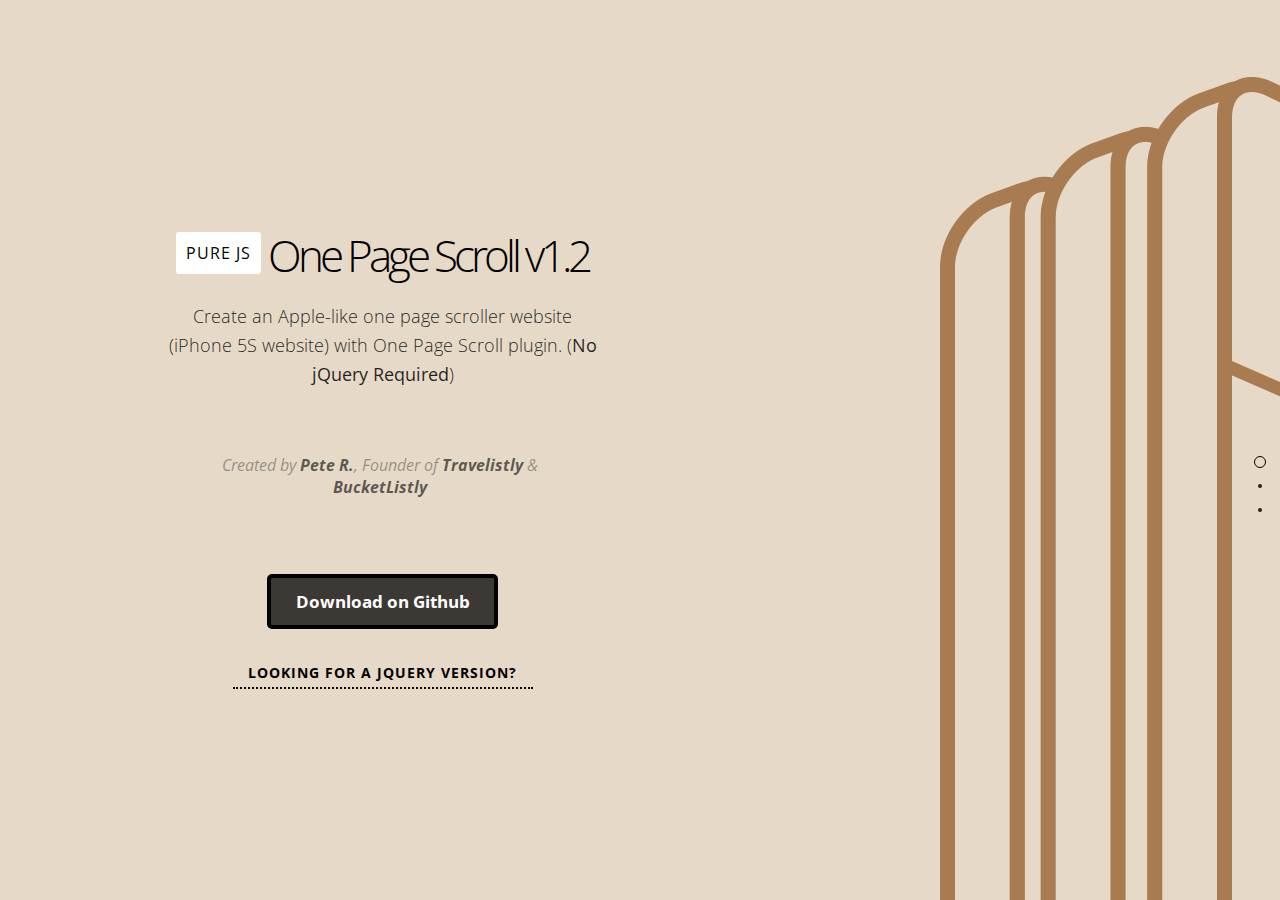
==== index.html @ 79281f75 "Rename purejs_onepage_scroll_demo.html to index.html" ====
<!doctype html>
<html>
<head>
	<meta charset="utf-8">
	<title>Alim Ul Gias</title>

	<link href='http://fonts.googleapis.com/css?family=Open+Sans:300,400,700' rel='stylesheet' type='text/css'>
	<link href='http://fonts.googleapis.com/css?family=Pacifico:400' rel='stylesheet' type='text/css'>
  <script type="text/javascript" src="onepagescroll.js"></script>
  <link href='onepage-scroll.css' rel='stylesheet' type='text/css'>
  <style>
    html {
      height: 100%;
    }
    body {
      background: #E2E4E7;
      padding: 0;
      text-align: center;
      font-family: 'open sans';
      position: relative;
      margin: 0;
      height: 100%;
      -webkit-font-smoothing: antialiased;
    }
    
    .wrapper {
    	height: 100% !important;
    	height: 100%;
    	margin: 0 auto; 
    	overflow: hidden;
    }
    
    a {
      text-decoration: none;
    }
    
    
    h1, h2 {
      width: 100%;
      float: left;
    }
    h1 {
      margin-top: 100px;
      color: #000;
      margin-bottom: 5px;
      font-size: 70px;
      letter-spacing: -4px;
      font-weight: 100;
    }
    h1 span {
      font-size: 26px;
      margin: 0 5px;
      text-transform: capitalize;
      background: rgba(0,0,0,0.85);
      display: inline-block;
      color: #6D461D;
      border-radius: 5px 5px;
      -webkit-border-radius: 5px 5px;
      -moz-border-radius: 5px 5px;
      text-shadow: 0 2px 8px rgba(0, 0, 0, 0.75);
      padding: 3px 10px;
    }
    h2 {
      color: #6D461D;
      font-weight: 100;
      margin-top: 0;
      margin-bottom: 10px;
    }
    
    .pointer {
      color: #9b59b6;
      font-family: 'Pacifico', cursive;
      font-size: 30px;
      margin-top: 15px;
    }
    code {
      margin: 20px 1%;
      float: left;
      width: 48%;
      height: 105px;
      background: rgba(0,0,0,0.1);
      border: rgba(0,0,0,0.05) 5px solid;
      border-radius: 5px;
      padding:5px;
      color: white;
      text-align: center;
      font-size: 15px;
      margin-top: 25px;
      display: block;
      box-sizing: border-box;
      -webkit-box-sizing: border-box;
      -moz-box-sizing: border-box;
    }
    code.html {
      color: #7EC9E6;
    }
    code.js {
      color: #FFAD00;
    }

    .main {
      float: left;
      width: 100%;
      margin: 0 auto;
    }
    
    .main h1 {
      padding:150px 50px;
      float: left;
      width: 100%;
      font-size: 45px;
      box-sizing: border-box;
      -webkit-box-sizing: border-box;
      -moz-box-sizing: border-box;
      font-weight: 100;
      color: white;
      margin: 0;
    }
   
    .main h1.demo1 {
      background: #1ABC9C;
    }
    
    .reload.bell {
      font-size: 12px;
      padding: 20px;
      width: 45px;
      text-align: center;
      height: 47px;
      border-radius: 50px;
      -webkit-border-radius: 50px;
      -moz-border-radius: 50px;
    }
    
    .reload.bell #notification {
      font-size: 25px;
      line-height: 140%;
    }
    
    .reload, .btn{
      display: inline-block;
      border: 4px solid #A2261E;
      border-radius: 5px;
      -moz-border-radius: 5px;
      -webkit-border-radius: 5px;
      background: #CC3126;
      display: inline-block;
      line-height: 100%;
      padding: 0.7em;
      text-decoration: none;
      color: #fff;
      width: 100px;
      line-height: 140%;
      font-size: 17px;
      font-family: open sans;
      font-weight: bold;
    }
    .reload:hover{
      background: #444;
    }
    .btn {
      width: 200px;
      color: rgb(255, 255, 255);
      border: 4px solid rgb(0, 0, 0);
      background: rgba(3, 3, 3, 0.75);
    }
    .clear {
      width: auto;
    }
    .btn:hover, .btn:hover {
      background: #444;
    }
    .btns {
      width: 410px;
      margin: 50px auto;
    }
    .credit {
      text-align: center;
      color: rgba(0,0,0,0.5);
      padding: 10px;
      width: 410px;
      font-style: italic;
      opacity: 0.7;
      clear: both;
      margin-top: 45px;
      float: left;
    }
    .credit a {
      color: rgba(0,0,0,0.85);
      text-decoration: none;
      font-weight: bold;
      text-align: center;
    }
    
    .back {
      position: absolute;
      top: 0;
      left: 0;
      text-align: center;
      display: block;
      padding: 7px;
      width: 100%;
      box-sizing: border-box;
      -moz-box-sizing: border-box;
      -webkit-box-sizing: border-box;
      background: rgba(255, 255, 255, 0.25);
      font-weight: bold;
      font-size: 13px;
      color: #000;
      -webkit-transition: all 500ms ease-in-out;
      -moz-transition: all 500ms ease-in-out;
      -o-transition: all 500ms ease-in-out;
      transition: all 500ms ease-in-out;
    }
    .back:hover {
      color: black;
      background: rgba(255, 255, 255, 0.5);
    }
    
    header {
      position: relative;
      z-index: 10;
    }
    .main section .page_container {
      position: relative;
      top: 25%;
      margin: 0 auto 0;
      max-width: 950px;
      z-index: 3;
    }
    .main section  {
      overflow: hidden;
    }
    
    .main section > img {
      position: absolute;
      max-width: 100%;
      z-index: 1;
    }
    
    .main section.page1 {
      background:rgb(230, 217, 200);
    }
    .main section.page1 h1 {
      float: none;
      width: 435px;
      display: block;
      text-align: center;
      padding: 0;
      margin-bottom: 15px;
      font-size: 44px;
      color: black;
    }
    .main section.page1 h2 {
      font-size: 18px;
      display: block;
      color: rgba(0,0,0,0.85);
      text-align: center;
      width: 435px;
      line-height: 160%;
    }
    .main section .page_container .btns {
      clear: both;
      float: left;
      text-align: center;
      width: 435px;
    }
    .main section .page_container .btns a{
      text-align: center;
    }
    .main section.page2 {
      background: #555557 url(back-phone.png) no-repeat center -150px ;
    }
    .main section.page2 > img {
      position: absolute;
      top: -300px;
      left: 50%;
      margin-left: -1095px;
    }
    .main section.page2 .page_container {
      margin-top: 240px;
      overflow: hidden;
    }
    .main section.page2 h1 {
      text-align: center;
      padding: 0;
      margin-bottom: 15px;
      font-size: 50px;
      letter-spacing: -1px;
      color: white;
    }
    .main section.page2 h2 {
      color: rgba(255,255,255,0.85);
      text-align: center;
      line-height: 160%;
      font-weight: 100;
    }
    .viewing-page-2 .back{
      background: rgba(0, 0, 0, 0.25);
      color: #FFF;
      }
    .main section.page3 {
      background:url(tilted-phone.png) no-repeat 156px -150px ;
    }
    .main section.page3 .page_container {
      overflow: hidden;
      width: 500px;
      right: -285px;
    }
    .main section.page3 h1 {
      text-align: left;
      padding: 0;
      margin-bottom: 0;
      font-size: 70px;
      letter-spacing: -1px;
      color: black;
    }
    .main section.page3 h2 {
      color: rgba(0,0,0,0.85);
      text-align: left;
      line-height: 160%;
      font-weight: 100;
      font-size: 21px;
    }
    body.disabled-onepage-scroll .onepage-wrapper  section {
      min-height: 100%;
      height: auto;
    }
    
    body.disabled-onepage-scroll .main section .page_container, body.disabled-onepage-scroll .main section.page3 .page_container  {
      padding: 20px;
      margin-top: 150px;
      -webkit-box-sizing: border-box;
      -moz-box-sizing: border-box;
      box-sizing: border-box;
    }
    
    body.disabled-onepage-scroll  section .page_container h1{
      text-align: center;
      font-size: 50px;
      width: 100%;
    }
    body.disabled-onepage-scroll section .page_container h2, body.disabled-onepage-scroll section .page_container .credit, body.disabled-onepage-scroll section .page_container .btns{
      text-align: center;
      width: 100%;
    }
    
    body.disabled-onepage-scroll .main section.page1 > img {
      position: absolute;
      width: 80%;
      left: 10%;
    }
    
    body.disabled-onepage-scroll .main section > img {
      position: relative;
      max-width: 80%;
      bottom: 0;
    }
    body.disabled-onepage-scroll code {
      width: 95%;
      margin: 0 auto 25px;
      float: none;
      overflow: hidden;
    }
    
    body.disabled-onepage-scroll .main section.page3 .page_container {
      width: 90%;
      margin-left: auto;
      margin-right: auto;
      right: 0;
    }
    .main section.page1 h1 strong {
      text-transform: uppercase;
      letter-spacing: 1px;
      font-size: 16px;
      padding: 10px 10px;
      display: inline-block;
      line-height: 140%;
      background: #FFF;
      border-radius: 3px;
      position: relative;
      top: -13px;
      
    }
    
    .text-btn {
      display: block;
      color: #000;
      border-bottom: 2px dotted #000;
      max-width: 300px;
      margin: 30px auto 30px;
      line-height: 200%;
      font-weight: bold;
      text-transform: uppercase;
      letter-spacing: 1px;
      font-size: 14px;
    }
	</style>
</head>
<body>
    
    <div class="wrapper">	
	  <div class="main">
	    
      <section class="page1">
        <div class="page_container">
          <h1><strong>Pure JS</strong> One Page Scroll v1.2</h1>
          <h2>Create an Apple-like one page scroller website (iPhone 5S website) with One Page Scroll plugin. (<strong>No jQuery Required</strong>)</h2>
          <p class="credit">Created by <a href="http://www.thepetedesign.com">Pete R.</a>, Founder of <a href="http://www.Travelistly.com" target="_blank">Travelistly</a> &amp; <a href="http://www.bucketlistly.com" target="_blank">BucketListly</a></p>
          <div class="btns">
            
  	        <a class="reload btn" href="https://github.com/peachananr/purejs-onepage-scroll">Download on Github</a>
  	        <a class="text-btn" href="http://www.thepetedesign.com/demos/onepage_scroll_demo.html">Looking for a jQuery version?</a>
  	      </div>
  	    </div>
  	    <img src="phones.png" alt="phones">
      </section>
	    
	    <section class="page2">
	      <div class="page_container">
          <h1>Ready-to-use plugin</h1>
          <h2>All you need is an HTML markup, call the script and BAM!</h2>
          <code class="html">
  	        &lt;div class="main"&gt;<br>
  	          &lt;section&gt;...&lt;/section&gt;<br>
  	          &lt;section&gt;...&lt;/section&gt;<br>
  	          ...<br>
  	        &lt;/div&gt;
  	      </code>
  	      <code class="js">
	          onePageScroll(".main");
	        </code>
	      </div>
      </section>
	    
	    <section class="page3">
	      <div class="page_container">
          <h1>Pretty Neat Eh?</h1>
          <h2>You can customize the animation timing, the selector or even the animation easing using CSS3. I can't wait to see what you guys will come up with. Don't forget to grab them for free on Github'</h2>
          <div class="btns">
  	        <a class="reload btn" href="https://github.com/peachananr/purejs-onepage-scroll">Download on Github</a>
  	      </div>
  	    </div>
      </section>
      
    </div>
  </div>
  <script>
	 onePageScroll(".main", {
     sectionContainer: "section",
     loop: true,
     responsiveFallback: false
   });
		
	</script>
</body>
</html>
---- onepage-scroll.css ----
body, html {
  margin: 0;
  overflow: hidden;
  -webkit-transition: opacity 400ms;
  -moz-transition: opacity 400ms;
  transition: opacity 400ms;
}

body, .onepage-wrapper, html {
  display: block;
  position: static;
  padding: 0;
  width: 100%;
  height: 100%;
}

.onepage-wrapper {
  width: 100%;
  height: 100%;
  display: block;
  position: relative;
  padding: 0;
  -webkit-transform-style: preserve-3d;
}

.onepage-wrapper .ops-section {
  width: 100%;
  height: 100%;
  position: relative;
}

.onepage-pagination {
  position: absolute;
  right: 10px;
  top: 50%;
  z-index: 5;
  list-style: none;
  margin: 0;
  padding: 0;
}
.onepage-pagination li {
  padding: 0;
  text-align: center;
}
.onepage-pagination li a{
  padding: 10px;
  width: 4px;
  height: 4px;
  display: block;
  
}
.onepage-pagination li a:before{
  content: '';
  position: absolute;
  width: 4px;
  height: 4px;
  background: rgba(0,0,0,0.85);
  border-radius: 10px;
  -webkit-border-radius: 10px;
  -moz-border-radius: 10px;
}

.onepage-pagination li a.active:before{
  width: 10px;
  height: 10px;
  background: none;
  border: 1px solid black;
  margin-top: -4px;
  left: 8px;
}

.disabled-onepage-scroll, .disabled-onepage-scroll .wrapper {
  overflow: auto;
}

.disabled-onepage-scroll .onepage-wrapper .ops-section {
  position: relative !important;
  top: auto !important;
}
.disabled-onepage-scroll .onepage-wrapper {
  -webkit-transform: none !important;
  -moz-transform: none !important;
  transform: none !important;
  -ms-transform: none !important;
  min-height: 100%;
}


.disabled-onepage-scroll .onepage-pagination {
  display: none;
}

body.disabled-onepage-scroll, .disabled-onepage-scroll .onepage-wrapper, html {
  position: inherit;
}
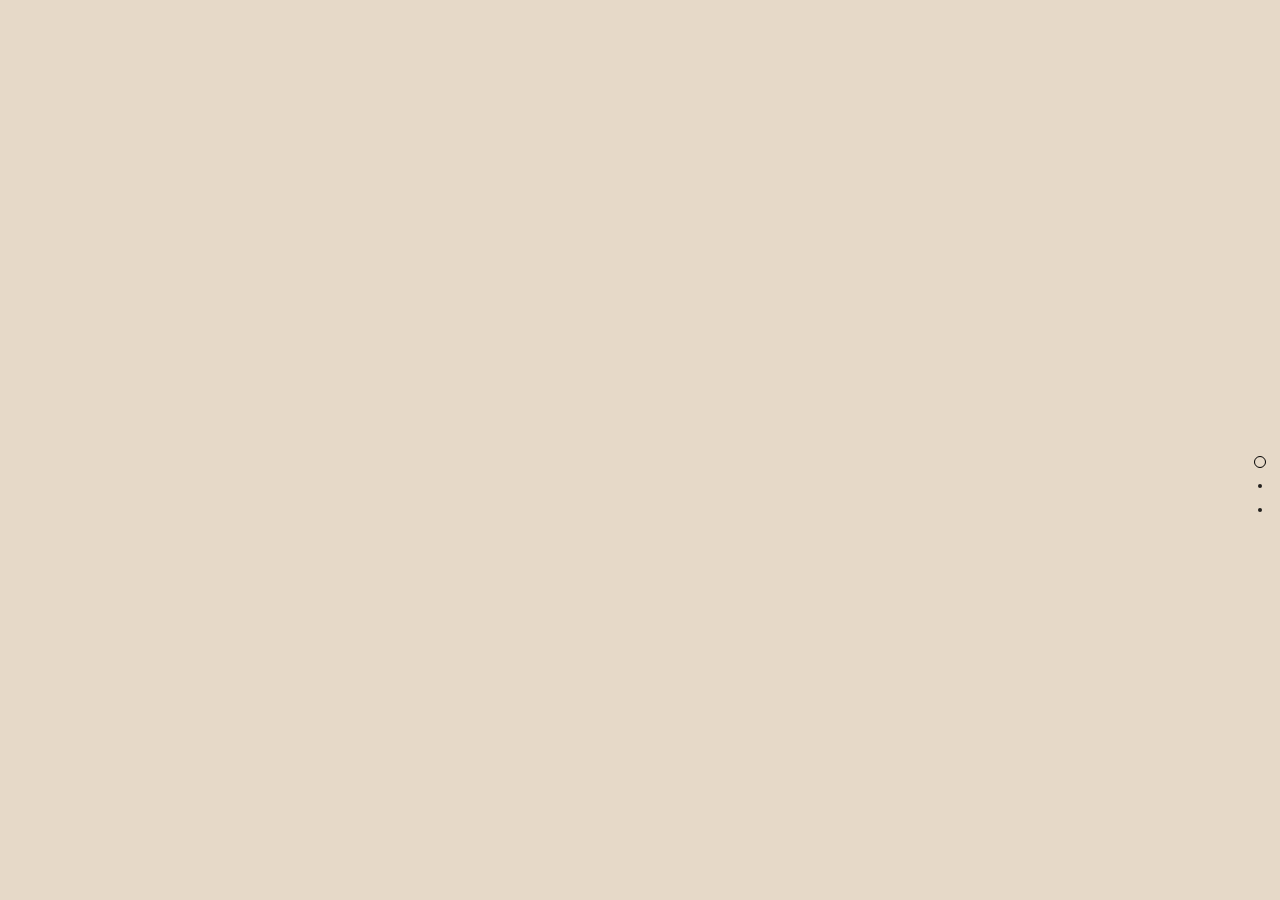
==== commit f1e4e9d9: "Cleaned index.html" ====
--- a/index.html
+++ b/index.html
@@ -8,441 +8,25 @@
 	<link href='http://fonts.googleapis.com/css?family=Pacifico:400' rel='stylesheet' type='text/css'>
   <script type="text/javascript" src="onepagescroll.js"></script>
   <link href='onepage-scroll.css' rel='stylesheet' type='text/css'>
-  <style>
-    html {
-      height: 100%;
-    }
-    body {
-      background: #E2E4E7;
-      padding: 0;
-      text-align: center;
-      font-family: 'open sans';
-      position: relative;
-      margin: 0;
-      height: 100%;
-      -webkit-font-smoothing: antialiased;
-    }
-    
-    .wrapper {
-    	height: 100% !important;
-    	height: 100%;
-    	margin: 0 auto; 
-    	overflow: hidden;
-    }
-    
-    a {
-      text-decoration: none;
-    }
-    
-    
-    h1, h2 {
-      width: 100%;
-      float: left;
-    }
-    h1 {
-      margin-top: 100px;
-      color: #000;
-      margin-bottom: 5px;
-      font-size: 70px;
-      letter-spacing: -4px;
-      font-weight: 100;
-    }
-    h1 span {
-      font-size: 26px;
-      margin: 0 5px;
-      text-transform: capitalize;
-      background: rgba(0,0,0,0.85);
-      display: inline-block;
-      color: #6D461D;
-      border-radius: 5px 5px;
-      -webkit-border-radius: 5px 5px;
-      -moz-border-radius: 5px 5px;
-      text-shadow: 0 2px 8px rgba(0, 0, 0, 0.75);
-      padding: 3px 10px;
-    }
-    h2 {
-      color: #6D461D;
-      font-weight: 100;
-      margin-top: 0;
-      margin-bottom: 10px;
-    }
-    
-    .pointer {
-      color: #9b59b6;
-      font-family: 'Pacifico', cursive;
-      font-size: 30px;
-      margin-top: 15px;
-    }
-    code {
-      margin: 20px 1%;
-      float: left;
-      width: 48%;
-      height: 105px;
-      background: rgba(0,0,0,0.1);
-      border: rgba(0,0,0,0.05) 5px solid;
-      border-radius: 5px;
-      padding:5px;
-      color: white;
-      text-align: center;
-      font-size: 15px;
-      margin-top: 25px;
-      display: block;
-      box-sizing: border-box;
-      -webkit-box-sizing: border-box;
-      -moz-box-sizing: border-box;
-    }
-    code.html {
-      color: #7EC9E6;
-    }
-    code.js {
-      color: #FFAD00;
-    }
-
-    .main {
-      float: left;
-      width: 100%;
-      margin: 0 auto;
-    }
-    
-    .main h1 {
-      padding:150px 50px;
-      float: left;
-      width: 100%;
-      font-size: 45px;
-      box-sizing: border-box;
-      -webkit-box-sizing: border-box;
-      -moz-box-sizing: border-box;
-      font-weight: 100;
-      color: white;
-      margin: 0;
-    }
-   
-    .main h1.demo1 {
-      background: #1ABC9C;
-    }
-    
-    .reload.bell {
-      font-size: 12px;
-      padding: 20px;
-      width: 45px;
-      text-align: center;
-      height: 47px;
-      border-radius: 50px;
-      -webkit-border-radius: 50px;
-      -moz-border-radius: 50px;
-    }
-    
-    .reload.bell #notification {
-      font-size: 25px;
-      line-height: 140%;
-    }
-    
-    .reload, .btn{
-      display: inline-block;
-      border: 4px solid #A2261E;
-      border-radius: 5px;
-      -moz-border-radius: 5px;
-      -webkit-border-radius: 5px;
-      background: #CC3126;
-      display: inline-block;
-      line-height: 100%;
-      padding: 0.7em;
-      text-decoration: none;
-      color: #fff;
-      width: 100px;
-      line-height: 140%;
-      font-size: 17px;
-      font-family: open sans;
-      font-weight: bold;
-    }
-    .reload:hover{
-      background: #444;
-    }
-    .btn {
-      width: 200px;
-      color: rgb(255, 255, 255);
-      border: 4px solid rgb(0, 0, 0);
-      background: rgba(3, 3, 3, 0.75);
-    }
-    .clear {
-      width: auto;
-    }
-    .btn:hover, .btn:hover {
-      background: #444;
-    }
-    .btns {
-      width: 410px;
-      margin: 50px auto;
-    }
-    .credit {
-      text-align: center;
-      color: rgba(0,0,0,0.5);
-      padding: 10px;
-      width: 410px;
-      font-style: italic;
-      opacity: 0.7;
-      clear: both;
-      margin-top: 45px;
-      float: left;
-    }
-    .credit a {
-      color: rgba(0,0,0,0.85);
-      text-decoration: none;
-      font-weight: bold;
-      text-align: center;
-    }
-    
-    .back {
-      position: absolute;
-      top: 0;
-      left: 0;
-      text-align: center;
-      display: block;
-      padding: 7px;
-      width: 100%;
-      box-sizing: border-box;
-      -moz-box-sizing: border-box;
-      -webkit-box-sizing: border-box;
-      background: rgba(255, 255, 255, 0.25);
-      font-weight: bold;
-      font-size: 13px;
-      color: #000;
-      -webkit-transition: all 500ms ease-in-out;
-      -moz-transition: all 500ms ease-in-out;
-      -o-transition: all 500ms ease-in-out;
-      transition: all 500ms ease-in-out;
-    }
-    .back:hover {
-      color: black;
-      background: rgba(255, 255, 255, 0.5);
-    }
-    
-    header {
-      position: relative;
-      z-index: 10;
-    }
-    .main section .page_container {
-      position: relative;
-      top: 25%;
-      margin: 0 auto 0;
-      max-width: 950px;
-      z-index: 3;
-    }
-    .main section  {
-      overflow: hidden;
-    }
-    
-    .main section > img {
-      position: absolute;
-      max-width: 100%;
-      z-index: 1;
-    }
-    
-    .main section.page1 {
-      background:rgb(230, 217, 200);
-    }
-    .main section.page1 h1 {
-      float: none;
-      width: 435px;
-      display: block;
-      text-align: center;
-      padding: 0;
-      margin-bottom: 15px;
-      font-size: 44px;
-      color: black;
-    }
-    .main section.page1 h2 {
-      font-size: 18px;
-      display: block;
-      color: rgba(0,0,0,0.85);
-      text-align: center;
-      width: 435px;
-      line-height: 160%;
-    }
-    .main section .page_container .btns {
-      clear: both;
-      float: left;
-      text-align: center;
-      width: 435px;
-    }
-    .main section .page_container .btns a{
-      text-align: center;
-    }
-    .main section.page2 {
-      background: #555557 url(back-phone.png) no-repeat center -150px ;
-    }
-    .main section.page2 > img {
-      position: absolute;
-      top: -300px;
-      left: 50%;
-      margin-left: -1095px;
-    }
-    .main section.page2 .page_container {
-      margin-top: 240px;
-      overflow: hidden;
-    }
-    .main section.page2 h1 {
-      text-align: center;
-      padding: 0;
-      margin-bottom: 15px;
-      font-size: 50px;
-      letter-spacing: -1px;
-      color: white;
-    }
-    .main section.page2 h2 {
-      color: rgba(255,255,255,0.85);
-      text-align: center;
-      line-height: 160%;
-      font-weight: 100;
-    }
-    .viewing-page-2 .back{
-      background: rgba(0, 0, 0, 0.25);
-      color: #FFF;
-      }
-    .main section.page3 {
-      background:url(tilted-phone.png) no-repeat 156px -150px ;
-    }
-    .main section.page3 .page_container {
-      overflow: hidden;
-      width: 500px;
-      right: -285px;
-    }
-    .main section.page3 h1 {
-      text-align: left;
-      padding: 0;
-      margin-bottom: 0;
-      font-size: 70px;
-      letter-spacing: -1px;
-      color: black;
-    }
-    .main section.page3 h2 {
-      color: rgba(0,0,0,0.85);
-      text-align: left;
-      line-height: 160%;
-      font-weight: 100;
-      font-size: 21px;
-    }
-    body.disabled-onepage-scroll .onepage-wrapper  section {
-      min-height: 100%;
-      height: auto;
-    }
-    
-    body.disabled-onepage-scroll .main section .page_container, body.disabled-onepage-scroll .main section.page3 .page_container  {
-      padding: 20px;
-      margin-top: 150px;
-      -webkit-box-sizing: border-box;
-      -moz-box-sizing: border-box;
-      box-sizing: border-box;
-    }
-    
-    body.disabled-onepage-scroll  section .page_container h1{
-      text-align: center;
-      font-size: 50px;
-      width: 100%;
-    }
-    body.disabled-onepage-scroll section .page_container h2, body.disabled-onepage-scroll section .page_container .credit, body.disabled-onepage-scroll section .page_container .btns{
-      text-align: center;
-      width: 100%;
-    }
-    
-    body.disabled-onepage-scroll .main section.page1 > img {
-      position: absolute;
-      width: 80%;
-      left: 10%;
-    }
-    
-    body.disabled-onepage-scroll .main section > img {
-      position: relative;
-      max-width: 80%;
-      bottom: 0;
-    }
-    body.disabled-onepage-scroll code {
-      width: 95%;
-      margin: 0 auto 25px;
-      float: none;
-      overflow: hidden;
-    }
-    
-    body.disabled-onepage-scroll .main section.page3 .page_container {
-      width: 90%;
-      margin-left: auto;
-      margin-right: auto;
-      right: 0;
-    }
-    .main section.page1 h1 strong {
-      text-transform: uppercase;
-      letter-spacing: 1px;
-      font-size: 16px;
-      padding: 10px 10px;
-      display: inline-block;
-      line-height: 140%;
-      background: #FFF;
-      border-radius: 3px;
-      position: relative;
-      top: -13px;
-      
-    }
-    
-    .text-btn {
-      display: block;
-      color: #000;
-      border-bottom: 2px dotted #000;
-      max-width: 300px;
-      margin: 30px auto 30px;
-      line-height: 200%;
-      font-weight: bold;
-      text-transform: uppercase;
-      letter-spacing: 1px;
-      font-size: 14px;
-    }
-	</style>
+	<link href='style.css' rel='stylesheet' type='text/css'>
 </head>
 <body>
-    
-    <div class="wrapper">	
+
+    <div class="wrapper">
 	  <div class="main">
-	    
+
       <section class="page1">
         <div class="page_container">
-          <h1><strong>Pure JS</strong> One Page Scroll v1.2</h1>
-          <h2>Create an Apple-like one page scroller website (iPhone 5S website) with One Page Scroll plugin. (<strong>No jQuery Required</strong>)</h2>
-          <p class="credit">Created by <a href="http://www.thepetedesign.com">Pete R.</a>, Founder of <a href="http://www.Travelistly.com" target="_blank">Travelistly</a> &amp; <a href="http://www.bucketlistly.com" target="_blank">BucketListly</a></p>
-          <div class="btns">
-            
-  	        <a class="reload btn" href="https://github.com/peachananr/purejs-onepage-scroll">Download on Github</a>
-  	        <a class="text-btn" href="http://www.thepetedesign.com/demos/onepage_scroll_demo.html">Looking for a jQuery version?</a>
-  	      </div>
-  	    </div>
-  	    <img src="phones.png" alt="phones">
       </section>
-	    
+
 	    <section class="page2">
 	      <div class="page_container">
-          <h1>Ready-to-use plugin</h1>
-          <h2>All you need is an HTML markup, call the script and BAM!</h2>
-          <code class="html">
-  	        &lt;div class="main"&gt;<br>
-  	          &lt;section&gt;...&lt;/section&gt;<br>
-  	          &lt;section&gt;...&lt;/section&gt;<br>
-  	          ...<br>
-  	        &lt;/div&gt;
-  	      </code>
-  	      <code class="js">
-	          onePageScroll(".main");
-	        </code>
-	      </div>
       </section>
-	    
+
 	    <section class="page3">
 	      <div class="page_container">
-          <h1>Pretty Neat Eh?</h1>
-          <h2>You can customize the animation timing, the selector or even the animation easing using CSS3. I can't wait to see what you guys will come up with. Don't forget to grab them for free on Github'</h2>
-          <div class="btns">
-  	        <a class="reload btn" href="https://github.com/peachananr/purejs-onepage-scroll">Download on Github</a>
-  	      </div>
-  	    </div>
       </section>
-      
+
     </div>
   </div>
   <script>
@@ -451,7 +35,7 @@
      loop: true,
      responsiveFallback: false
    });
-		
+
 	</script>
 </body>
 </html>
--- a/style.css
+++ b/style.css
@@ -0,0 +1,386 @@
+html {
+  height: 100%;
+}
+body {
+  background: #E2E4E7;
+  padding: 0;
+  text-align: center;
+  font-family: 'open sans';
+  position: relative;
+  margin: 0;
+  height: 100%;
+  -webkit-font-smoothing: antialiased;
+}
+
+.wrapper {
+  height: 100% !important;
+  height: 100%;
+  margin: 0 auto;
+  overflow: hidden;
+}
+
+a {
+  text-decoration: none;
+}
+
+
+h1, h2 {
+  width: 100%;
+  float: left;
+}
+h1 {
+  margin-top: 100px;
+  color: #000;
+  margin-bottom: 5px;
+  font-size: 70px;
+  letter-spacing: -4px;
+  font-weight: 100;
+}
+h1 span {
+  font-size: 26px;
+  margin: 0 5px;
+  text-transform: capitalize;
+  background: rgba(0,0,0,0.85);
+  display: inline-block;
+  color: #6D461D;
+  border-radius: 5px 5px;
+  -webkit-border-radius: 5px 5px;
+  -moz-border-radius: 5px 5px;
+  text-shadow: 0 2px 8px rgba(0, 0, 0, 0.75);
+  padding: 3px 10px;
+}
+h2 {
+  color: #6D461D;
+  font-weight: 100;
+  margin-top: 0;
+  margin-bottom: 10px;
+}
+
+.pointer {
+  color: #9b59b6;
+  font-family: 'Pacifico', cursive;
+  font-size: 30px;
+  margin-top: 15px;
+}
+code {
+  margin: 20px 1%;
+  float: left;
+  width: 48%;
+  height: 105px;
+  background: rgba(0,0,0,0.1);
+  border: rgba(0,0,0,0.05) 5px solid;
+  border-radius: 5px;
+  padding:5px;
+  color: white;
+  text-align: center;
+  font-size: 15px;
+  margin-top: 25px;
+  display: block;
+  box-sizing: border-box;
+  -webkit-box-sizing: border-box;
+  -moz-box-sizing: border-box;
+}
+code.html {
+  color: #7EC9E6;
+}
+code.js {
+  color: #FFAD00;
+}
+
+.main {
+  float: left;
+  width: 100%;
+  margin: 0 auto;
+}
+
+.main h1 {
+  padding:150px 50px;
+  float: left;
+  width: 100%;
+  font-size: 45px;
+  box-sizing: border-box;
+  -webkit-box-sizing: border-box;
+  -moz-box-sizing: border-box;
+  font-weight: 100;
+  color: white;
+  margin: 0;
+}
+
+.main h1.demo1 {
+  background: #1ABC9C;
+}
+
+.reload.bell {
+  font-size: 12px;
+  padding: 20px;
+  width: 45px;
+  text-align: center;
+  height: 47px;
+  border-radius: 50px;
+  -webkit-border-radius: 50px;
+  -moz-border-radius: 50px;
+}
+
+.reload.bell #notification {
+  font-size: 25px;
+  line-height: 140%;
+}
+
+.reload, .btn{
+  display: inline-block;
+  border: 4px solid #A2261E;
+  border-radius: 5px;
+  -moz-border-radius: 5px;
+  -webkit-border-radius: 5px;
+  background: #CC3126;
+  display: inline-block;
+  line-height: 100%;
+  padding: 0.7em;
+  text-decoration: none;
+  color: #fff;
+  width: 100px;
+  line-height: 140%;
+  font-size: 17px;
+  font-family: open sans;
+  font-weight: bold;
+}
+.reload:hover{
+  background: #444;
+}
+.btn {
+  width: 200px;
+  color: rgb(255, 255, 255);
+  border: 4px solid rgb(0, 0, 0);
+  background: rgba(3, 3, 3, 0.75);
+}
+.clear {
+  width: auto;
+}
+.btn:hover, .btn:hover {
+  background: #444;
+}
+.btns {
+  width: 410px;
+  margin: 50px auto;
+}
+.credit {
+  text-align: center;
+  color: rgba(0,0,0,0.5);
+  padding: 10px;
+  width: 410px;
+  font-style: italic;
+  opacity: 0.7;
+  clear: both;
+  margin-top: 45px;
+  float: left;
+}
+.credit a {
+  color: rgba(0,0,0,0.85);
+  text-decoration: none;
+  font-weight: bold;
+  text-align: center;
+}
+
+.back {
+  position: absolute;
+  top: 0;
+  left: 0;
+  text-align: center;
+  display: block;
+  padding: 7px;
+  width: 100%;
+  box-sizing: border-box;
+  -moz-box-sizing: border-box;
+  -webkit-box-sizing: border-box;
+  background: rgba(255, 255, 255, 0.25);
+  font-weight: bold;
+  font-size: 13px;
+  color: #000;
+  -webkit-transition: all 500ms ease-in-out;
+  -moz-transition: all 500ms ease-in-out;
+  -o-transition: all 500ms ease-in-out;
+  transition: all 500ms ease-in-out;
+}
+.back:hover {
+  color: black;
+  background: rgba(255, 255, 255, 0.5);
+}
+
+header {
+  position: relative;
+  z-index: 10;
+}
+.main section .page_container {
+  position: relative;
+  top: 25%;
+  margin: 0 auto 0;
+  max-width: 950px;
+  z-index: 3;
+}
+.main section  {
+  overflow: hidden;
+}
+
+.main section > img {
+  position: absolute;
+  max-width: 100%;
+  z-index: 1;
+}
+
+.main section.page1 {
+  background:rgb(230, 217, 200);
+}
+.main section.page1 h1 {
+  float: none;
+  width: 435px;
+  display: block;
+  text-align: center;
+  padding: 0;
+  margin-bottom: 15px;
+  font-size: 44px;
+  color: black;
+}
+.main section.page1 h2 {
+  font-size: 18px;
+  display: block;
+  color: rgba(0,0,0,0.85);
+  text-align: center;
+  width: 435px;
+  line-height: 160%;
+}
+.main section .page_container .btns {
+  clear: both;
+  float: left;
+  text-align: center;
+  width: 435px;
+}
+.main section .page_container .btns a{
+  text-align: center;
+}
+.main section.page2 {
+  background: #555557 url(back-phone.png) no-repeat center -150px ;
+}
+.main section.page2 > img {
+  position: absolute;
+  top: -300px;
+  left: 50%;
+  margin-left: -1095px;
+}
+.main section.page2 .page_container {
+  margin-top: 240px;
+  overflow: hidden;
+}
+.main section.page2 h1 {
+  text-align: center;
+  padding: 0;
+  margin-bottom: 15px;
+  font-size: 50px;
+  letter-spacing: -1px;
+  color: white;
+}
+.main section.page2 h2 {
+  color: rgba(255,255,255,0.85);
+  text-align: center;
+  line-height: 160%;
+  font-weight: 100;
+}
+.viewing-page-2 .back{
+  background: rgba(0, 0, 0, 0.25);
+  color: #FFF;
+  }
+.main section.page3 {
+  background:url(tilted-phone.png) no-repeat 156px -150px ;
+}
+.main section.page3 .page_container {
+  overflow: hidden;
+  width: 500px;
+  right: -285px;
+}
+.main section.page3 h1 {
+  text-align: left;
+  padding: 0;
+  margin-bottom: 0;
+  font-size: 70px;
+  letter-spacing: -1px;
+  color: black;
+}
+.main section.page3 h2 {
+  color: rgba(0,0,0,0.85);
+  text-align: left;
+  line-height: 160%;
+  font-weight: 100;
+  font-size: 21px;
+}
+body.disabled-onepage-scroll .onepage-wrapper  section {
+  min-height: 100%;
+  height: auto;
+}
+
+body.disabled-onepage-scroll .main section .page_container, body.disabled-onepage-scroll .main section.page3 .page_container  {
+  padding: 20px;
+  margin-top: 150px;
+  -webkit-box-sizing: border-box;
+  -moz-box-sizing: border-box;
+  box-sizing: border-box;
+}
+
+body.disabled-onepage-scroll  section .page_container h1{
+  text-align: center;
+  font-size: 50px;
+  width: 100%;
+}
+body.disabled-onepage-scroll section .page_container h2, body.disabled-onepage-scroll section .page_container .credit, body.disabled-onepage-scroll section .page_container .btns{
+  text-align: center;
+  width: 100%;
+}
+
+body.disabled-onepage-scroll .main section.page1 > img {
+  position: absolute;
+  width: 80%;
+  left: 10%;
+}
+
+body.disabled-onepage-scroll .main section > img {
+  position: relative;
+  max-width: 80%;
+  bottom: 0;
+}
+body.disabled-onepage-scroll code {
+  width: 95%;
+  margin: 0 auto 25px;
+  float: none;
+  overflow: hidden;
+}
+
+body.disabled-onepage-scroll .main section.page3 .page_container {
+  width: 90%;
+  margin-left: auto;
+  margin-right: auto;
+  right: 0;
+}
+.main section.page1 h1 strong {
+  text-transform: uppercase;
+  letter-spacing: 1px;
+  font-size: 16px;
+  padding: 10px 10px;
+  display: inline-block;
+  line-height: 140%;
+  background: #FFF;
+  border-radius: 3px;
+  position: relative;
+  top: -13px;
+
+}
+
+.text-btn {
+  display: block;
+  color: #000;
+  border-bottom: 2px dotted #000;
+  max-width: 300px;
+  margin: 30px auto 30px;
+  line-height: 200%;
+  font-weight: bold;
+  text-transform: uppercase;
+  letter-spacing: 1px;
+  font-size: 14px;
+}
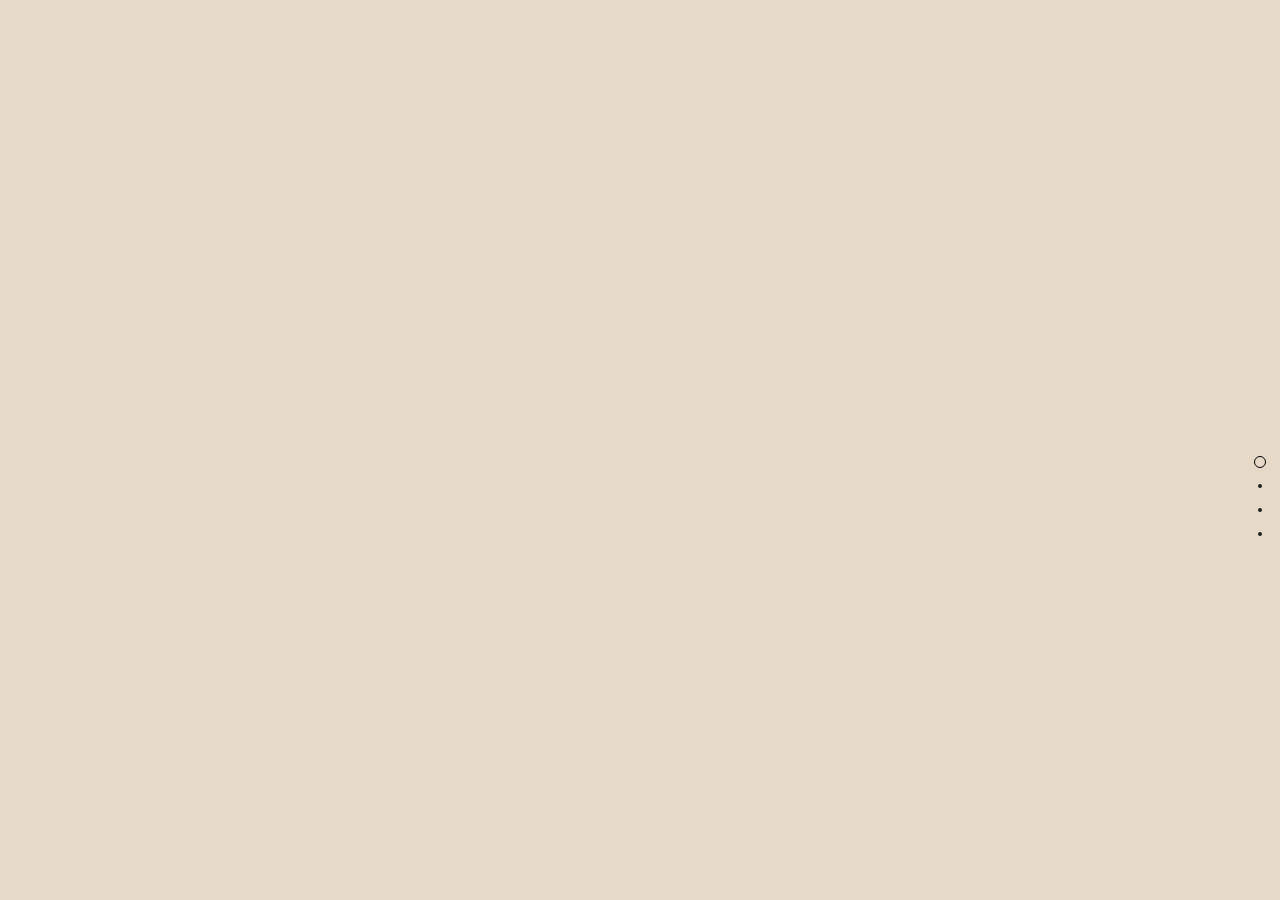
==== commit bebad8fb: "I should commit more." ====
--- a/index.html
+++ b/index.html
@@ -17,15 +17,47 @@
 
       <section class="page1">
         <div class="page_container">
+				</div>
       </section>
 
 	    <section class="page2">
 	      <div class="page_container">
+				</div>
       </section>
 
 	    <section class="page3">
 	      <div class="page_container">
+				</div>
       </section>
+
+	    <section class="pageBeggs1">
+	      <div class="page_container">
+					<h1>Queuing Theory</h1>
+					<p></p>
+					<p></p>
+					<h2>What is a queue?</h2>
+					<img src="https://upload.wikimedia.org/wikipedia/commons/6/65/Mm1_queue.svg" align="right" alt="Diagram of a single server queue"/>
+
+					<p>This is best answered by looking at a single server queue.<br />
+						Arrivals occur at rate λ, which is determined from a Poisson probability distribution model. This means that we can predict the number of arrivals since they don’t affect each others chance of happening.<br />
+						A single server queue will process each customer one-by-one on a first come, first served basis. When the service is complete the customer leaves the queue and the number of customers in the system reduces by one.<br />This is done at a mean rate of μ.<br />
+						Here the buffer is of infinite size, so there is no limit on the number of customers it can contain. This would not be possible in practice.</p>
+
+					<h2>What is a queue network?</h2>
+					<img src="/home/andrew/Pictures/phdSite/LayeredQueue.png" align="right" alt="Diagram of a layered queue network" style="width: 25%;"/>
+
+					<p>A queue network is simply a number of single queues chained together with a logical network. This could be visualised as different hierarchies of a server farm, starting with rows of server racks, then to a single rack, and finally a single server that is delegated the task. This would form a tree of queues as the network, but many different arrangements are possible.<br />
+						The arrangement we will be focusing on is called a layered queue network. Layered queue networks   are a queueing network model where the service time for each job at each node is given by the response time of a queueing network as a whole. Resources can be nested and queues form along the nodes of the nesting structure. The nesting structure is why this model is ‘layered’.
+					</p>
+					<h2>How does this help?</h2>
+					<p>
+						The state of the queue network can be examined and based on the results resources can either be added vertically (from the same machine) or horizontally (from a different machine).<br />
+						A simple way of thinking about this is that if a certain queue’s waiting area occupation is above a threshold value and the machine it is serving is at a high utilisation, then it can be determined that it would be suitable to assign resources horizontally. This would allow the backlog of jobs in the waiting area to be processed quickly, while also accommodating the possibility of a traffic surge – which be more likely to occur with a general increase in traffic.<br />
+						This is the traditional approach that is currently ineffective to surges. My research is to instead use the whole network within calculations instead of each  node operating independently. Therefore increasing efficiency by allowing an entire data centre to coordinate itself.<br />
+					</p>
+				</div>
+      </section>
+
 
     </div>
   </div>
--- a/style.css
+++ b/style.css
@@ -11,6 +11,18 @@
   height: 100%;
   -webkit-font-smoothing: antialiased;
 }
+
+body section.pageBeggs1{
+  background: #c0edff;
+  padding: 0;
+  text-align: left;
+  font-family: 'open sans';
+  position: relative;
+  margin: 0;
+  height: 100%;
+  -webkit-font-smoothing: antialiased;
+}
+
 
 .wrapper {
   height: 100% !important;
@@ -103,6 +115,21 @@
   -moz-box-sizing: border-box;
   font-weight: 100;
   color: white;
+  margin: 0;
+}
+
+.main section.pageBeggs1 h1 {
+  padding:0px;
+  padding-bottom: 20px;
+  text-align: center;
+  float: left;
+  width: 100%;
+  font-size: 45px;
+  box-sizing: border-box;
+  -webkit-box-sizing: border-box;
+  -moz-box-sizing: border-box;
+  font-weight: 100;
+  color: black;
   margin: 0;
 }
 
@@ -217,6 +244,15 @@
   max-width: 950px;
   z-index: 3;
 }
+
+.main section.pageBeggs1 .page_container {
+  position: relative;
+  top: 5%;
+  margin: 0 auto 0;
+  max-width: 80%;
+  z-index: 3;
+}
+
 .main section  {
   overflow: hidden;
 }
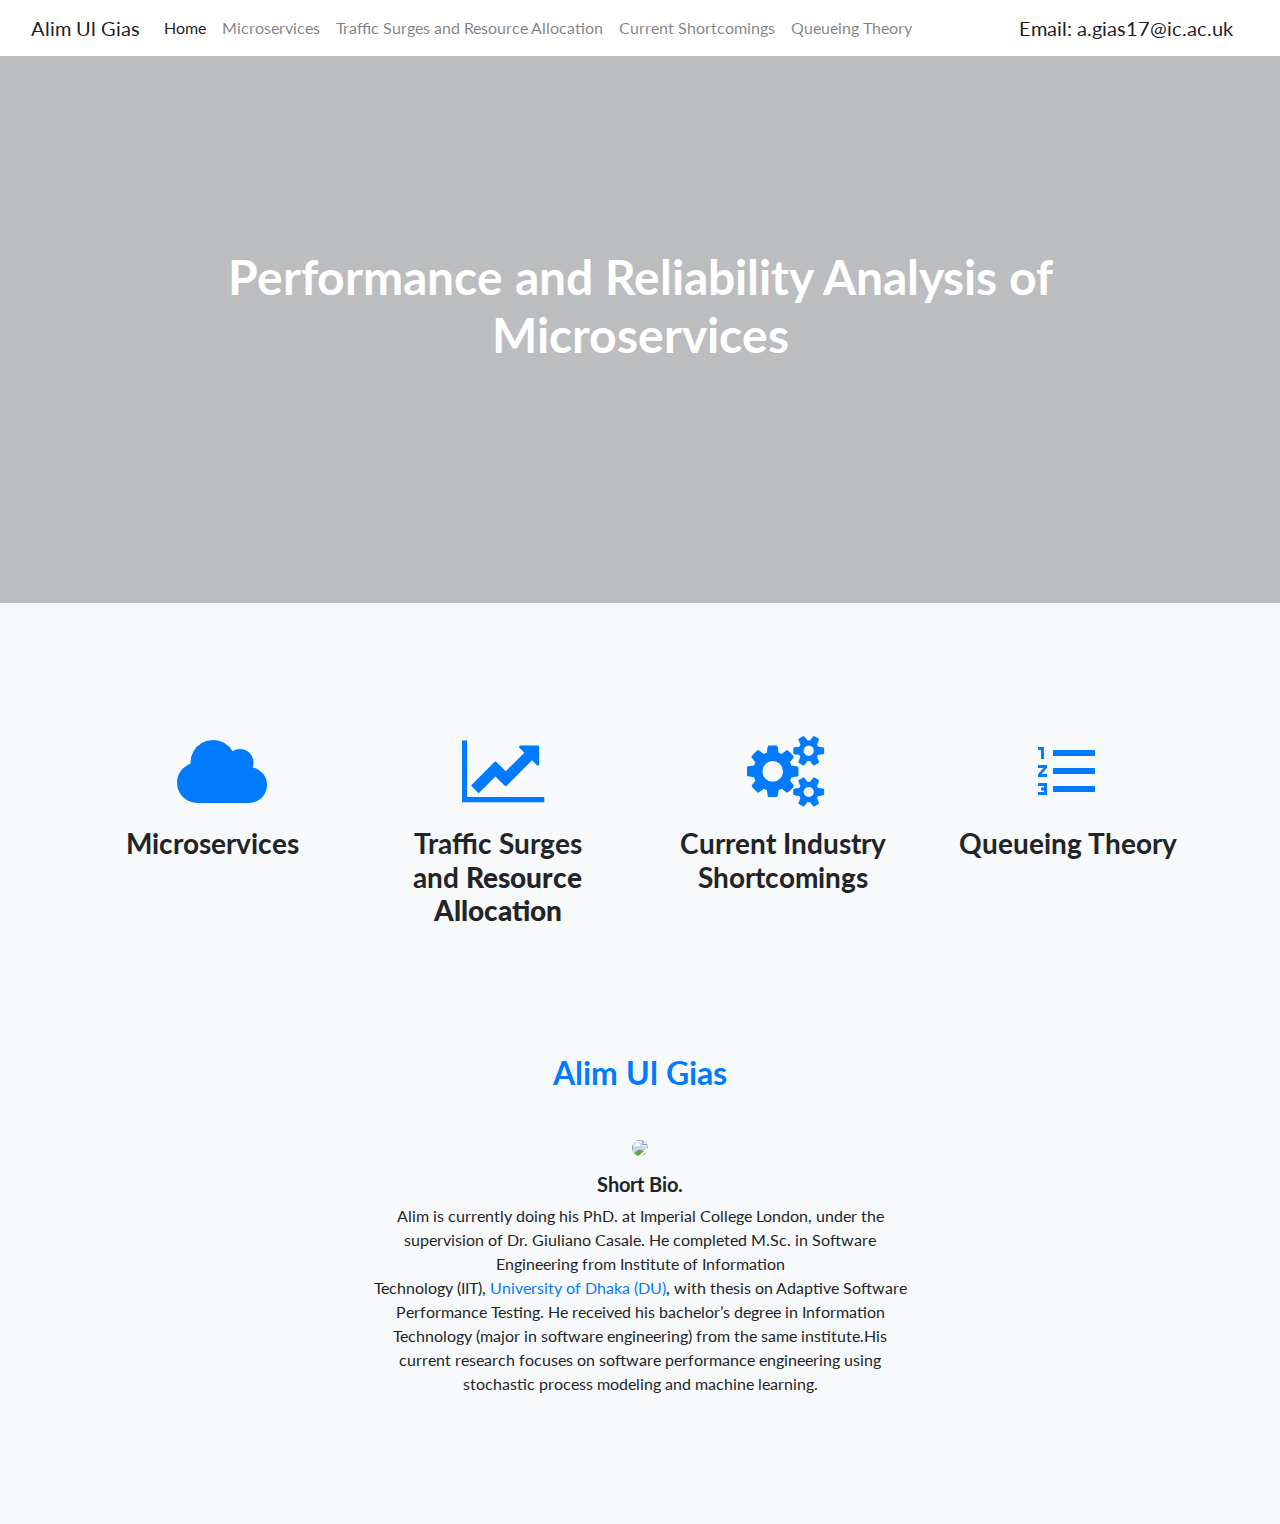
==== commit b88e0036: "New Bootstrap website" ====
--- a/index.html
+++ b/index.html
@@ -1,73 +1,88 @@
-<!doctype html>
+<!DOCTYPE html>
 <html>
+
 <head>
-	<meta charset="utf-8">
-	<title>Alim Ul Gias</title>
+    <meta charset="utf-8">
+    <meta name="viewport" content="width=device-width, initial-scale=1.0, shrink-to-fit=no">
+    <title>Home - Alim Ul Gias</title>
+    <link rel="stylesheet" href="assets/bootstrap/css/bootstrap.min.css">
+    <link rel="stylesheet" href="https://fonts.googleapis.com/css?family=Lato:300,400,700,300italic,400italic,700italic">
+    <link rel="stylesheet" href="assets/fonts/fontawesome-all.min.css">
+    <link rel="stylesheet" href="assets/fonts/font-awesome.min.css">
+    <link rel="stylesheet" href="assets/fonts/material-icons.min.css">
+    <link rel="stylesheet" href="https://cdnjs.cloudflare.com/ajax/libs/animate.css/3.5.2/animate.min.css">
+</head>
 
-	<link href='http://fonts.googleapis.com/css?family=Open+Sans:300,400,700' rel='stylesheet' type='text/css'>
-	<link href='http://fonts.googleapis.com/css?family=Pacifico:400' rel='stylesheet' type='text/css'>
-  <script type="text/javascript" src="onepagescroll.js"></script>
-  <link href='onepage-scroll.css' rel='stylesheet' type='text/css'>
-	<link href='style.css' rel='stylesheet' type='text/css'>
-</head>
-<body>
+<body><nav class="navbar navbar-light navbar-expand-md">
+    <div class="container-fluid"><a href="http://wp.doc.ic.ac.uk/gcasale/person/alim-ul-gias/" class="navbar-brand">Alim Ul Gias</a><button data-toggle="collapse" data-target="#navcol-2" class="navbar-toggler"><span class="sr-only">Toggle navigation</span><span class="navbar-toggler-icon"></span></button>
+        <div
+            class="collapse navbar-collapse" id="navcol-2">
+            <ul class="nav navbar-nav">
+                <li role="presentation" class="nav-item"><a href="index.html" class="nav-link active">Home</a></li>
+                <li role="presentation" class="nav-item"><a href="Microservices.html" class="nav-link">Microservices</a></li>
+                <li role="presentation" class="nav-item"><a href="TrafficandResources.html" class="nav-link">Traffic Surges and Resource Allocation</a></li>
+                <li role="presentation" class="nav-item"><a href="CurrentShortcomings.html" class="nav-link">Current Shortcomings</a></li>
+                <li role="presentation" class="nav-item"><a href="QueueingTheory.html" class="nav-link">Queueing Theory</a></li>
+            </ul>
+    </div>
+        <a href="mailto: a.gias17@ic.ac.uk" class="navbar-brand">Email: a.gias17@ic.ac.uk</a>
+    </div>
+</nav>
+    <header class="masthead text-white text-center" style="background: url('assets/img/bg-masthead.jpg')no-repeat center center;background-size: cover;background-image: url(&quot;https://images.pexels.com/photos/1148820/pexels-photo-1148820.jpeg?auto=compress&amp;cs=tinysrgb&amp;dpr=2&amp;h=750&amp;w=1260&quot;);">
+        <div class="overlay"></div>
+        <div class="container">
+            <div class="row">
+                <div class="col-xl-9 mx-auto">
+                    <h1 class="mb-5">Performance and Reliability Analysis of Microservices</h1>
+                </div>
+            </div>
+        </div>
+    </header>
+    <section class="features-icons bg-light text-center" style="padding-bottom: 100px;">
+        <div class="container">
+            <div class="row">
+                <div class="col-lg-3">
+                    <div class="mx-auto features-icons-item mb-5 mb-lg-0 mb-lg-3">
+                        <div class="d-flex features-icons-icon"><a href="Microservices.html"><i class="fas fa-cloud m-auto text-primary" data-bs-hover-animate="bounce" style="padding: 20px 91.5px;"></i></a></div>
+                        <h3>Microservices</h3>
+                    </div>
+                </div>
+                <div class="col-lg-3">
+                    <div class="mx-auto features-icons-item mb-5 mb-lg-0 mb-lg-3">
+                        <div class="d-flex features-icons-icon"><a href="TrafficandResources.html"><i class="fa fa-line-chart m-auto text-primary" data-bs-hover-animate="bounce" style="padding: 20px 91.5px;"></i></a></div>
+                        <h3>Traffic Surges and&nbsp;<strong>Resource Allocation</strong></h3>
+                    </div>
+                </div>
+                <div class="col-lg-3">
+                    <div class="mx-auto features-icons-item mb-5 mb-lg-0 mb-lg-3">
+                        <div class="d-flex features-icons-icon"><a href="CurrentShortcomings.html"><i class="fa fa-gears m-auto text-primary" data-bs-hover-animate="bounce" style="padding: 20px 91.5px;"></i></a></div>
+                        <h3>Current Industry Shortcomings</h3>
+                    </div>
+                </div>
+                <div class="col-lg-3">
+                    <div class="mx-auto features-icons-item mb-5 mb-lg-0 mb-lg-3">
+                        <div class="d-flex features-icons-icon"><a href="QueueingTheory.html"><i class="material-icons m-auto text-primary" data-bs-hover-animate="bounce" style="padding: 20px 91.5px;">format_list_numbered</i></a></div>
+                        <h3>Queueing Theory</h3>
+                    </div>
+                </div>
+            </div>
+        </div>
+    </section>
+    <section class="testimonials text-center bg-light" style="padding-top: 10px;">
+        <div class="container"><h2 class="mb-5"><a href="http://wp.doc.ic.ac.uk/gcasale/person/alim-ul-gias/">Alim Ul Gias</a></h2>
+            <div class="row">
+                <div class="col-lg-10 col-xl-6 offset-lg-1 offset-xl-3"><img class="rounded-circle img-fluid mb-3" src="http://wp.doc.ic.ac.uk/gcasale/wp-content/uploads/sites/9/2018/10/alim-120x160.jpg">
+                    <h5>Short Bio.</h5>
+                    <p>Alim is currently doing his PhD. at Imperial College London, under the supervision of Dr. Giuliano Casale. He completed M.Sc. in Software Engineering from Institute of Information<br>Technology (IIT),&nbsp;<a href="http://www.du.ac.bd/">University of Dhaka (DU)</a>,
+                        with thesis on Adaptive Software Performance Testing. He received his bachelor’s degree in Information Technology (major in software engineering) from the same institute.His current research focuses on software performance engineering
+                        using stochastic process modeling and machine learning.</p>
+                </div>
+            </div>
+        </div>
+    </section>
+    <script src="assets/js/jquery.min.js"></script>
+    <script src="assets/bootstrap/js/bootstrap.min.js"></script>
+    <script src="assets/js/bs-animation.js"></script>
+</body>
 
-    <div class="wrapper">
-	  <div class="main">
-
-      <section class="page1">
-        <div class="page_container">
-				</div>
-      </section>
-
-	    <section class="page2">
-	      <div class="page_container">
-				</div>
-      </section>
-
-	    <section class="page3">
-	      <div class="page_container">
-				</div>
-      </section>
-
-	    <section class="pageBeggs1">
-	      <div class="page_container">
-					<h1>Queuing Theory</h1>
-					<p></p>
-					<p></p>
-					<h2>What is a queue?</h2>
-					<img src="https://upload.wikimedia.org/wikipedia/commons/6/65/Mm1_queue.svg" align="right" alt="Diagram of a single server queue"/>
-
-					<p>This is best answered by looking at a single server queue.<br />
-						Arrivals occur at rate λ, which is determined from a Poisson probability distribution model. This means that we can predict the number of arrivals since they don’t affect each others chance of happening.<br />
-						A single server queue will process each customer one-by-one on a first come, first served basis. When the service is complete the customer leaves the queue and the number of customers in the system reduces by one.<br />This is done at a mean rate of μ.<br />
-						Here the buffer is of infinite size, so there is no limit on the number of customers it can contain. This would not be possible in practice.</p>
-
-					<h2>What is a queue network?</h2>
-					<img src="/home/andrew/Pictures/phdSite/LayeredQueue.png" align="right" alt="Diagram of a layered queue network" style="width: 25%;"/>
-
-					<p>A queue network is simply a number of single queues chained together with a logical network. This could be visualised as different hierarchies of a server farm, starting with rows of server racks, then to a single rack, and finally a single server that is delegated the task. This would form a tree of queues as the network, but many different arrangements are possible.<br />
-						The arrangement we will be focusing on is called a layered queue network. Layered queue networks   are a queueing network model where the service time for each job at each node is given by the response time of a queueing network as a whole. Resources can be nested and queues form along the nodes of the nesting structure. The nesting structure is why this model is ‘layered’.
-					</p>
-					<h2>How does this help?</h2>
-					<p>
-						The state of the queue network can be examined and based on the results resources can either be added vertically (from the same machine) or horizontally (from a different machine).<br />
-						A simple way of thinking about this is that if a certain queue’s waiting area occupation is above a threshold value and the machine it is serving is at a high utilisation, then it can be determined that it would be suitable to assign resources horizontally. This would allow the backlog of jobs in the waiting area to be processed quickly, while also accommodating the possibility of a traffic surge – which be more likely to occur with a general increase in traffic.<br />
-						This is the traditional approach that is currently ineffective to surges. My research is to instead use the whole network within calculations instead of each  node operating independently. Therefore increasing efficiency by allowing an entire data centre to coordinate itself.<br />
-					</p>
-				</div>
-      </section>
-
-
-    </div>
-  </div>
-  <script>
-	 onePageScroll(".main", {
-     sectionContainer: "section",
-     loop: true,
-     responsiveFallback: false
-   });
-
-	</script>
-</body>
-</html>
+</html>